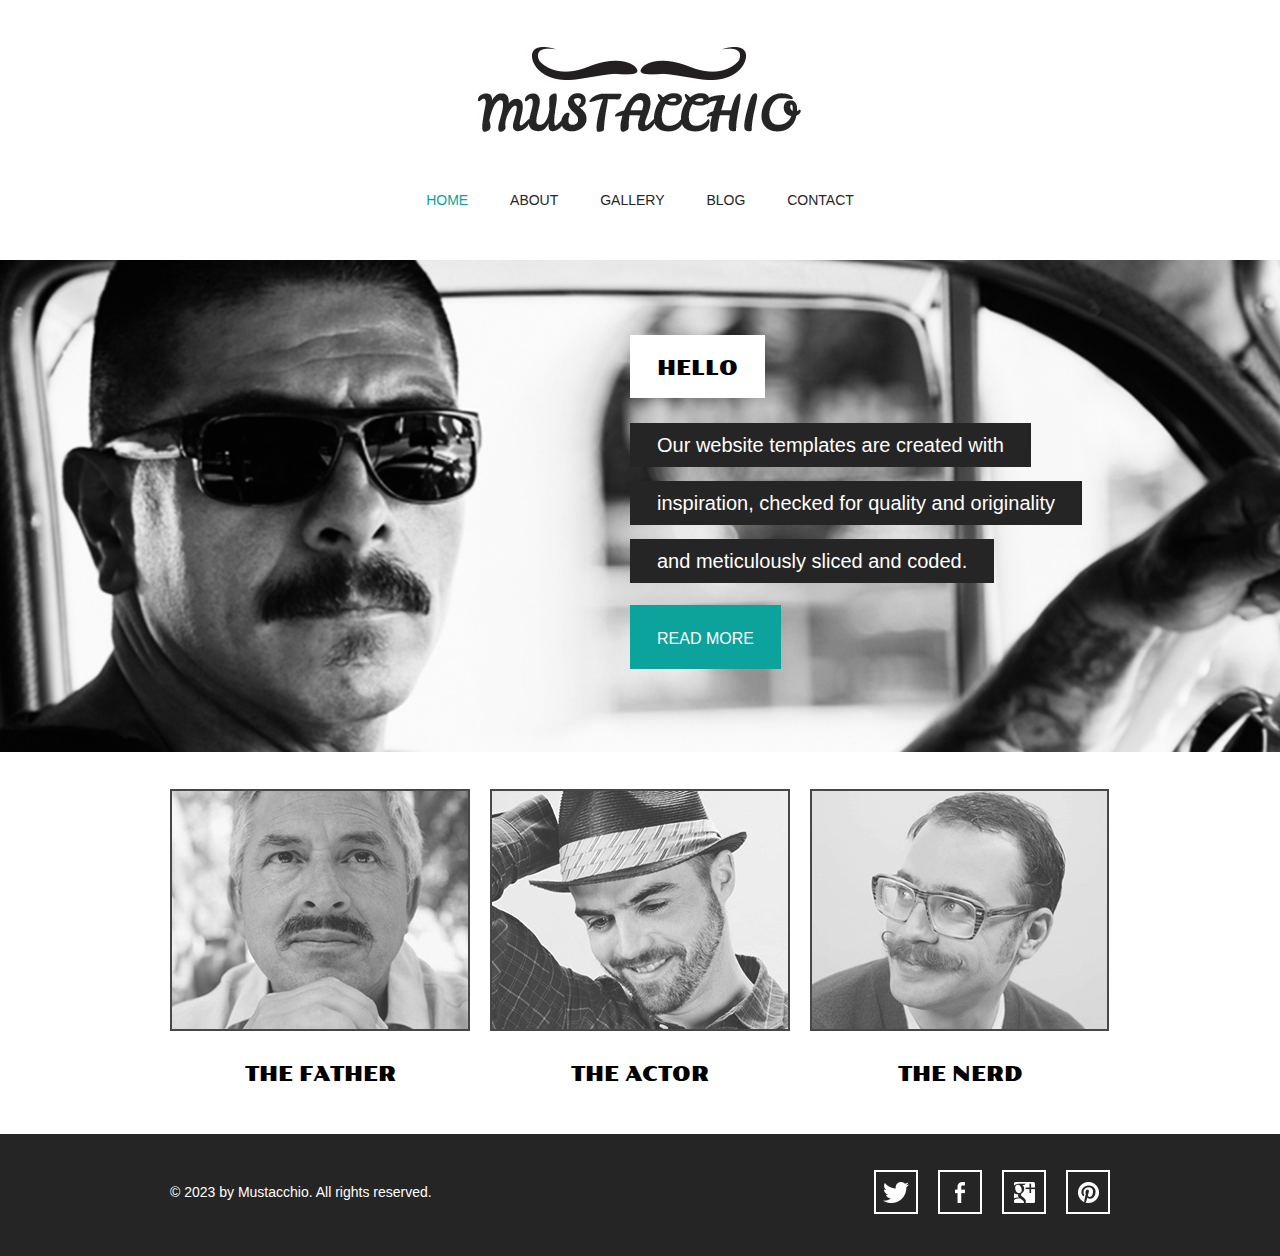
==== index.html @ c6ceb3f0 "1st commit" ====
<!doctype html>
<!-- Website Template by freewebsitetemplates.com -->
<html>
<head>
	<meta charset="UTF-8">
	<meta name="viewport" content="width=device-width, initial-scale=1.0">
	<title>Mustache Enthusiast</title>
	<link rel="stylesheet" type="text/css" href="css/style.css">
	<link rel="stylesheet" type="text/css" href="css/mobile.css" media="screen and (max-width : 568px)">
	<script type="text/javascript" src="js/mobile.js"></script>
</head>
<body>
	<div id="header">
		<a href="index.html" class="logo">
			<img src="images/logo.jpg" alt="">
		</a>
		<ul id="navigation">
			<li class="selected">
				<a href="index.html">home</a>
			</li>
			<li>
				<a href="about.html">about</a>
			</li>
			<li>
				<a href="gallery.html">gallery</a>
			</li>
			<li>
				<a href="blog.html">blog</a>
			</li>
			<li>
				<a href="contact.html">contact</a>
			</li>
		</ul>
	</div>
	<div id="body">
		<div id="featured">
			<img src="images/the-beacon.jpg" alt="">
			<div>
				<h2>Hello</h2>
				<span>Our website templates are created with</span>
				<span>inspiration, checked for quality and originality</span>
				<span>and meticulously sliced and coded.</span>
				<a href="blog-single-post.html" class="more">read more</a>
			</div>
		</div>
		<ul>
			<li>
				<a href="gallery.html">
					<img src="images/the-father.jpg" alt="">
					<span>the father</span>
				</a>
			</li>
			<li>
				<a href="gallery.html">
					<img src="images/the-actor.jpg" alt="">
					<span>the actor</span>
				</a>
			</li>
			<li>
				<a href="gallery.html">
					<img src="images/the-nerd.jpg" alt="">
					<span>the nerd</span>
				</a>
			</li>
		</ul>
	</div>
	<div id="footer">
		<div>
			<p>&copy; 2023 by Mustacchio. All rights reserved.</p>
			<ul>
				<li>
					<a href="http://freewebsitetemplates.com/go/twitter/" id="twitter">twitter</a>
				</li>
				<li>
					<a href="http://freewebsitetemplates.com/go/facebook/" id="facebook">facebook</a>
				</li>
				<li>
					<a href="http://freewebsitetemplates.com/go/googleplus/" id="googleplus">googleplus</a>
				</li>
				<li>
					<a href="http://pinterest.com/fwtemplates/" id="pinterest">pinterest</a>
				</li>
			</ul>
		</div>
	</div>
</body>
</html>
---- css/style.css ----
/* Website Template by freewebsitetemplates.com */
@font-face {
	font-family: 'poller_oneregular';
	src: url('../fonts/pollerone/pollerone-webfont.eot');
	src: url('../fonts/pollerone/pollerone-webfont.eot?#iefix') format('embedded-opentype'),
		 url('../fonts/pollerone/pollerone-webfont.woff') format('woff'),
		 url('../fonts/pollerone/pollerone-webfont.ttf') format('truetype'),
		 url('../fonts/pollerone/pollerone-webfont.svg#poller_oneregular') format('svg');
}
@font-face {
	font-family: 'leckerli_oneregular';
	src: url('../fonts/leckerlione/leckerlione-regular-webfont.eot');
	src: url('../fonts/leckerlione/leckerlione-regular-webfont.eot?#iefix') format('embedded-opentype'),
		 url('../fonts/leckerlione/leckerlione-regular-webfont.woff') format('woff'),
		 url('../fonts/leckerlione/leckerlione-regular-webfont.ttf') format('truetype'),
		 url('../fonts/leckerlione/leckerlione-regular-webfont.svg#leckerli_oneregular') format('svg');
}

body {
	background: #fff;
	font-family: Arial, Helvetica, sans-serif;
	font-size: 14px;
	font-weight: normal;
	line-height: 1;
	margin: 0;
	min-width: 960px;
	padding: 0;
}
p {
	color: #252525;
	line-height: 24px;
	margin: 0;
	padding: 0;
}
p a {
	color: #252525;
	text-decoration: underline;
}
p a:hover {
	color: #898989;
}
#header {
	margin: 0 auto;
	padding: 44px 0 50px;
	text-align: center;
	width: 960px;
}
#header a.logo {
	display: block;
	margin: 0 auto;
	padding: 0;
	width: 340px;
}
#header a.logo img {
	border: 0;
	display: block;
	margin: 0;
	padding: 0;
}
#header ul {
	margin: 0;
	padding: 56px 0 0;
}
#header ul li {
	display: inline;
	list-style: none;
	margin: 0;
	padding: 0 19px;
}
#header ul li a {
	color: #252525;
	display: inline-block;
	font-family: "Arial Black", Gadget, sans-serif;
	font-size: 14px;
	font-weight: normal;
	margin: 0;
	padding: 0 0 3px;
	text-decoration: none;
	text-transform: uppercase;
}
#header ul li a:hover, #header ul li.selected a {
	color: #0ba39c;
}
#body {
	margin: 0;
	padding: 0 0 30px;
	text-align: center;
}
#body h1 {
	color: #fff;
	display: inline;
	font-family: poller_oneregular;
	font-size: 35px;
	font-weight: normal;
	margin: 0;
	padding: 0;
	text-transform: uppercase;
}
#body h1 span {
	background: #252525;
	display: inline-block;
	padding: 15px 28px 12px;
}
#body > div {
	margin: 0 auto;
	padding: 0;
	width: 960px;
}
#body > div img {
	border: 2px solid #292929;
	margin: 24px 0 0;
	padding: 0;
}
#body > div .article {
	margin: 0 auto;
	padding: 30px 30px 0;
	width: 560px;
}
#body > div .article h2 {
	font-family: "Arial Black", Gadget, sans-serif;
	font-size: 25px;
	font-weight: normal;
	margin: 0 0 30px;
}
#body > div .article h3 {
	color: #252525;
	line-height: 24px;
	margin: 0;
	padding: 0;
}
#body > div .article h4 {
	background: #252525;
	color: #fff;
	display: inline-block;
	font-family: "Arial Black", Gadget, sans-serif;
	font-size: 25px;
	font-weight: normal;
	margin: 0 0 30px;
	padding: 8px 27px 10px;
}
#body > div .article p {
	margin: 0 0 30px;
}
#body div ul {
	margin: 0;
	padding: 24px 10px 0;
	width: 940px;
}
#body div ul li {
	border: 2px solid #1a1a1a;
	display: block;
	list-style: none;
	margin: 0 0 13px;
	overflow: hidden;
	padding: 0;
}
#body div ul li .figure {
	border-right: 2px solid #1a1a1a;
	float: left;
	margin: 0;
	padding: 0;
	width: 376px;
}
#body div ul li img {
	border: 0;
	display: block;
	margin: 0;
	padding: 0;
	opacity: 0.8;
	transition: 0.5s ease-in-out;
}
#body div ul li .figure:hover img {
	opacity: 1;
}
#body div ul li div {
	float: left;
	margin: 0;
	padding: 63px 0 20px;
	width: 558px;
}
#body div ul li div h3 {
	color: #252525;
	font-family: "Arial Black", Gadget, sans-serif;
	font-size: 25px;
	font-weight: normal;
	margin: 0;
	padding: 0;
	text-transform: uppercase;
}
#body div ul li div p {
	padding: 30px 30px 18px;
}
#body div ul li div a.more {
	background: #000;
	color: #fff;
	display: inline-block;
	font-family: "Arial Black", Gadget, sans-serif;
	font-size: 18px;
	font-weight: normal;
	margin: 0;
	padding: 8px 28px;
	text-decoration: none;
	text-transform: uppercase;
}
#body div ul li div a.more:hover {
	color: #252525;
	background: #fff;
	border: 2px solid #252525;
}
#body #featured {
	margin: 0 0 13px;
	padding: 0;
	position: relative;
	width: 100%;
}
#body #featured img {
	border: 0;
	display: block;
	margin: 0;
	padding: 0;
	width: 100%;
}
#body #featured div {
	left: 50%;
	margin-left: -480px;
	margin-top: -171px;
	padding: 0 0 0 470px;
	position: absolute;
	top: 50%;
	text-align: left;
	width: 490px;
}
#body #featured div h2 {
	background: #fff;
	color: #000;
	display: inline-block;
	font-family: poller_oneregular;
	font-size: 20px;
	font-weight: normal;
	margin: 0 0 18px;
	padding: 23px 27px 20px;
	text-transform: uppercase;
}
#body #featured div span {
	background: #252525;
	color: #fff;
	display: inline-block;
	font-size: 20px;
	margin: 7px 0;
	padding: 12px 27px;
}
#body #featured div a {
	background: #0ba39c;
	color: #fff;
	display: inline-block;
	font-size: 16px;
	margin: 15px 0 0;
	padding: 26px 27px 22px;
	text-align: center;
	text-decoration: none;
	text-transform: uppercase;
}
#body #featured div a:hover {
	background: #1fc3bc;
}
#body > ul {
	margin: 0 auto;
	overflow: hidden;
	padding: 24px 0 0;
	width: 960px;
}
#body > ul li {
	display: block;
	float: left;
	margin: 0 10px 20px;
	padding: 0;
	width: 300px;
}
#body > ul li a {
	color: #000;
	display: block;
	font-family: poller_oneregular;
	font-size: 20px;
	font-weight: normal;
	margin: 0;
	padding: 0;
	text-align: center;
	text-decoration: none;
	text-transform: uppercase;
}
#body > ul li a img {
	border: 2px solid #1a1a1a;
	display: block;
	margin: 0;
	padding: 0;
	opacity: .8;
	transition: 0.5s ease-in-out;
}
#body > ul li a:hover img {
	opacity: 1;
}
#body > ul li a span {
	display: block;
	margin: 0;
	padding: 33px 0 0;
}
#body form {
	margin: 0 auto;
	padding: 24px 0 0;
	width: 620px;
}
#body form input, #body form textarea {
	border: 2px solid #252525;
	color: #252525;
	font-family: Arial, Helvetica, sans-serif;
	font-size: 15px;
	font-weight: normal;
	margin: 0 0 37px;
	padding: 20px 10px;
	text-align: center;
	text-transform: uppercase;
	width: 596px;
}
#body form textarea {
	height: 175px;
	overflow: auto;
	resize: none;
}
#body form #send {
	background: #252525;
	color: #fff;
	font-family: "Arial Black", Gadget, sans-serif;
	font-size: 15px;
	font-weight: normal;
	display: inline-block;
	padding: 20px 28px;
	width: auto;
}
#body form #send:hover {
	background: #fff;
	color: #252525;
	cursor: pointer;
}
#footer {
	background: #252525;
	margin: 0;
	padding: 36px 0 42px;
}
#footer div {
	margin: 0 auto;
	overflow: hidden;
	padding: 0;
	width: 960px;
}
#footer div p {
	color: #fff;
	float: left;
	line-height: 44px;
	margin: 0 0 0 10px;
	padding: 0;
}
#footer div ul {
	display: block;
	float: right;
	margin: 0;
	overflow: hidden;
	padding: 0;
	width: 256px;
}
#footer div ul li {
	display: block;
	float: left;
	list-style: none;
	margin: 0 10px;
	padding: 0;
	width: 44px;
}
#footer div ul li a {
	background: url(../images/icons.jpg) no-repeat 0 0;
	display: block;
	height: 44px;
	margin: 0;
	padding: 0;
	text-indent: -99999px;
	width: 44px;
}
#footer div ul li #twitter {
	background-position: 0 0;
}
#footer div ul li #twitter:hover {
	background-position: -44px 0;
}
#footer div ul li #facebook {
	background-position: 0 -44px;
}
#footer div ul li #facebook:hover {
	background-position: -44px -44px;
}
#footer div ul li #googleplus {
	background-position: 0 -88px;
}
#footer div ul li #googleplus:hover {
	background-position: -44px -88px;
}
#footer div ul li #pinterest {
	background-position: 0 -132px;
}
#footer div ul li #pinterest:hover {
	background-position: -44px -132px;
}
---- css/mobile.css ----
/* Website Template by freewebsitetemplates.com */
body {
	min-width: 0;
}
#header {
	padding: 20px 0;
	position: relative;
	width: 100%;
}
#header a.logo {
	width: 80%;
}
#header a.logo img {
	width: 100%;
}
#mobile-navigation {
	background: url(../images/mobile-menu.png) no-repeat 0 0;
	display: block;
	height: 50px;
	margin: 30px auto 0;
	padding: 0;
	width: 50px;
}
#header ul {
	border: 1px solid #fff;
	display: none;
	left: 50%;
	margin-left: -45%;
	padding: 0;
	position: absolute;
	width: 90%;
	z-index: 1001;
}
#header ul li {
	border-top: 1px solid #fff;
	display: block;
	margin: 0;
	padding: 0;
	position: relative;
}
#header > ul > li:first-child {
	border: 0;
}
#header ul li a {
	background: rgba(11, 163, 156, 0.9);
	color: #fff;
	display: block;
	font-family: Arial, Helvetica, sans-serif;
	font-size: 16px;
	font-weight: normal;
	height: 49px;
	line-height: 49px;
	padding: 0 15px;
	text-align: left;
}
#header ul li a:hover, #header ul li.selected a {
	background: rgba(0, 0, 0, 0.9);
	color: #fff;
}
#header ul ul {
	display: none;
	border: 0;
	height: auto;
	left: 0;
	margin: 0;
	position: relative;
	width: 100%;
}
#header ul ul li a {
	text-indent: 15px;
}
#header ul li span {
	background: rgba(11, 163, 156, 0.9) url(../images/mobile-expand.png) no-repeat 0 0;
	border-left: 1px solid #fff;
	display: block;
	height: 49px;
	position: absolute;
	right: 0;
	top: 0;
	width: 50px;
}
#body {
	width: 100%;
}
#body h1 {
	display: block;
	font-size: 20px;
	margin: 0 auto;
	width: 90%;
}
#body h1 span {
	display: block;
	padding: 3%;
	width: 94%;
}
#body > div {
	padding: 0 5%;
	width: 90%;
}
#body > div img {
	margin: 24px 0 30px;
	width: 98%
}
#body > div .article {
	padding: 0;
	width: 100%;
}
#body > div .article h2, #body > div .article h4 {
	font-size: 18px;
	font-weight: bold;
}
#body #featured {
	overflow: hidden;
	margin: 0 0 20px
}
#body #featured img {
	min-width: 960px;
}
#body #featured div {
	left: 0;
	margin: 0;
	padding: 0 2%;
	position: absolute;
	top: 0;
	text-align: left;
	width: 96%;
}
#body #featured div h2 {
	font-size: 14px;
	font-weight: normal;
	margin: 50px 0 10px;
	padding: 8px 5px;
}
#body #featured div span {
	display: block;
	font-size: 14px;
	margin: 10px 0;
	padding: 10px;
}
#body #featured div a {
	font-size: 14px;
	margin: 5px 0 0;
	padding: 10px;
}
#body > ul {
	overflow: visible;
	padding: 0 5%;
	width: 90%;
}
#body ul.gallery {
	padding: 5% 0;
	overflow: hidden;
	width: 100%;
}
#body > ul li {
	float: none;
	margin: 0;
	width: 100%;
}
#body ul.gallery li {
	float: left;
	margin: 0 0 5% 5%;
	width: 42%;
}
#body > ul li a img {
	width: 98%;
}
#body > ul li a span {
	padding: 15px 0;
}
#body div ul {
	margin: 0;
	padding: 20px 0 0;
	width: 100%;
}
#body div ul li {
	overflow: visible;
	padding: 0 0 20px;
	width: 99%;
}
#body div ul li .figure {
	border: 0;
	display: block;
	float: none;
	margin: 0 0 20px;
	width: 100%;
}
#body div ul li .figure img {
	width: 100%;
}
#body div ul li div {
	float: none;
	padding: 0;
	width: 100%;
}
#body div ul li div a.more:hover {
	height: 14px;
	line-height: 14px;
}
#body form {
	width: 100%;
}
#body form input, #body form textarea {
	margin: 0 0 20px;
	padding: 10px;
	width: 84%;
}
#body form #send {
	padding: 10px;
}
#footer {
	padding: 10px 0 25px;
}
#footer div {
	overflow: visible;
	width: 100%;
}
#footer div p {
	float: none;
	margin: 0;
	text-align: center;
}
#footer div ul {
	float: none;
	margin: 0 auto;
	width: 256px;
}
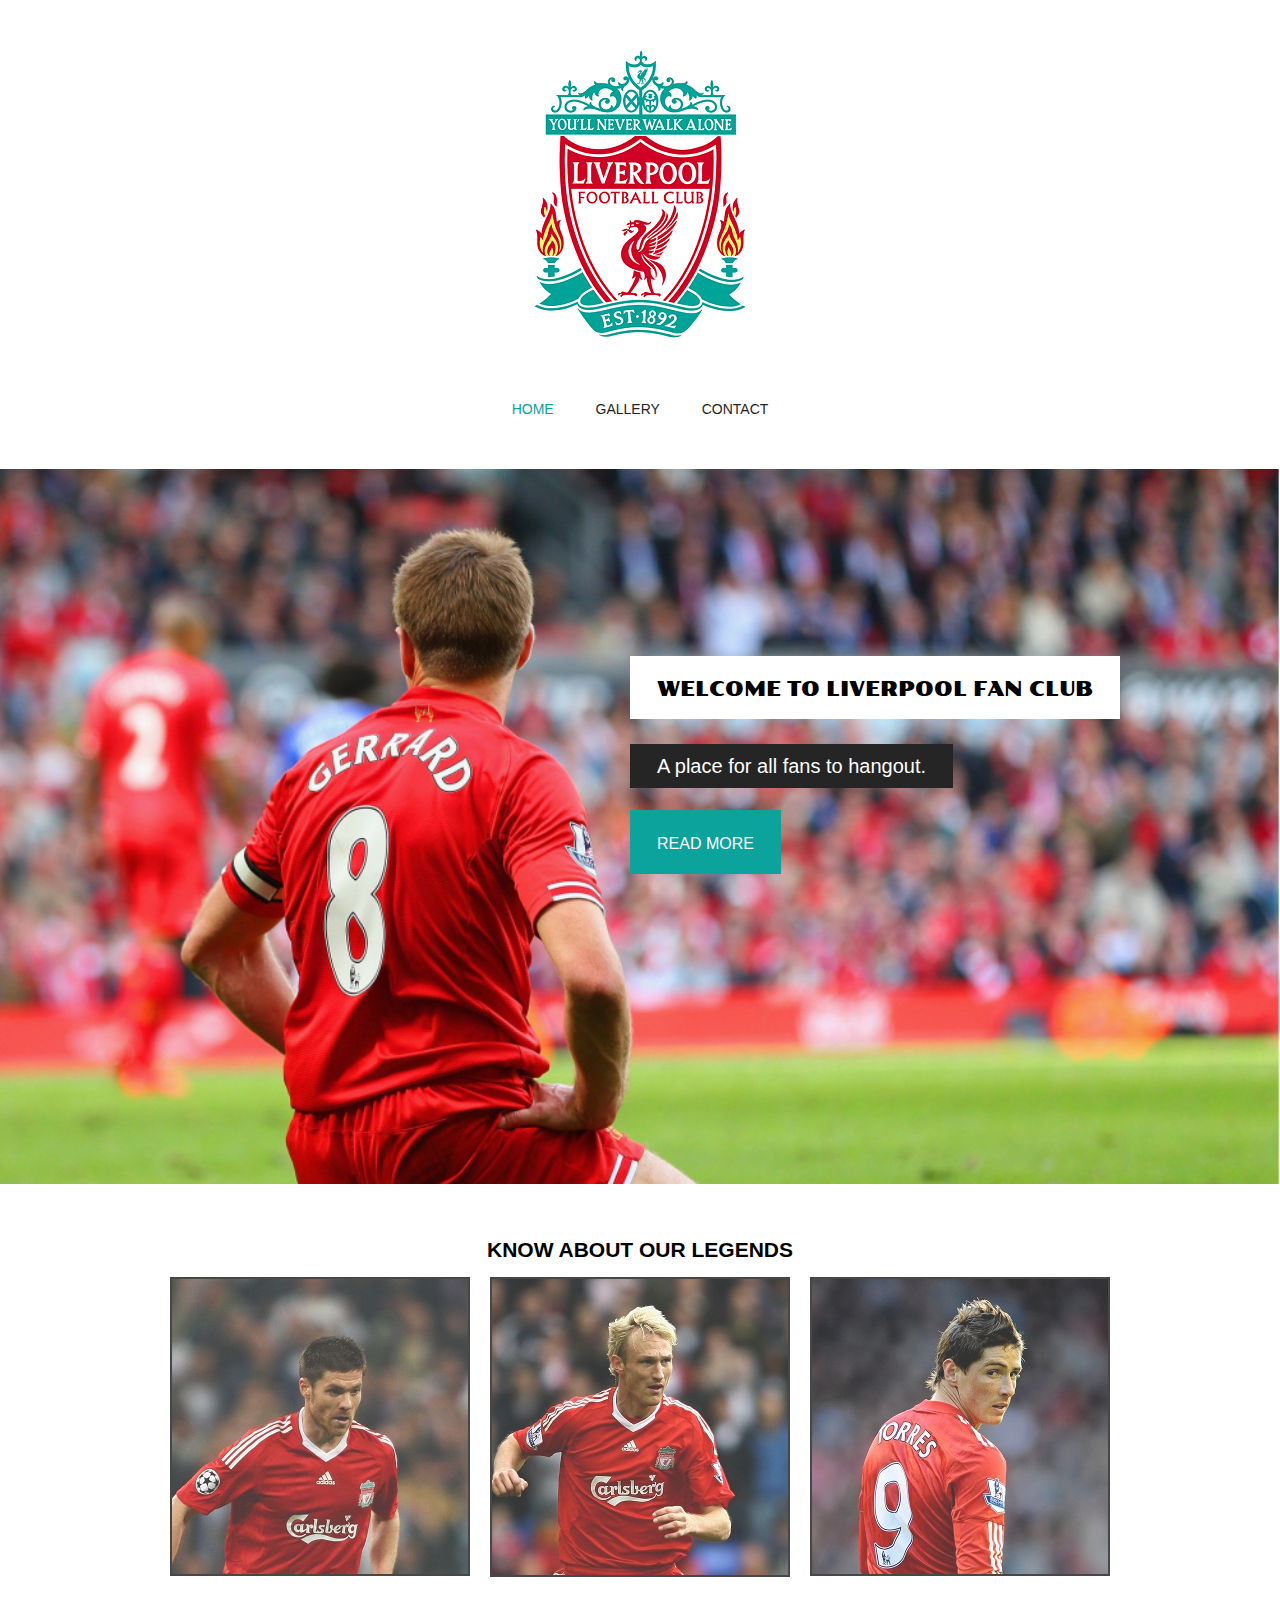
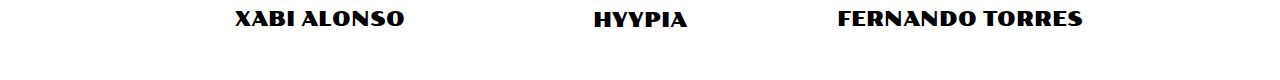
==== commit d71b8352: "Added feature Liverpool" ====
--- a/index.html
+++ b/index.html
@@ -4,7 +4,7 @@
 <head>
 	<meta charset="UTF-8">
 	<meta name="viewport" content="width=device-width, initial-scale=1.0">
-	<title>Mustache Enthusiast</title>
+	<title>LIVERPOOL FC FAN CLUB</title>
 	<link rel="stylesheet" type="text/css" href="css/style.css">
 	<link rel="stylesheet" type="text/css" href="css/mobile.css" media="screen and (max-width : 568px)">
 	<script type="text/javascript" src="js/mobile.js"></script>
@@ -12,21 +12,21 @@
 <body>
 	<div id="header">
 		<a href="index.html" class="logo">
-			<img src="images/logo.jpg" alt="">
+			<img src="images/liverpool-logo.png" alt="">
 		</a>
 		<ul id="navigation">
 			<li class="selected">
 				<a href="index.html">home</a>
 			</li>
-			<li>
+			<!-- <li>
 				<a href="about.html">about</a>
-			</li>
+			</li> -->
 			<li>
 				<a href="gallery.html">gallery</a>
 			</li>
-			<li>
+			<!-- <li>
 				<a href="blog.html">blog</a>
-			</li>
+			</li> -->
 			<li>
 				<a href="contact.html">contact</a>
 			</li>
@@ -34,37 +34,41 @@
 	</div>
 	<div id="body">
 		<div id="featured">
-			<img src="images/the-beacon.jpg" alt="">
+			<img src="images/Steven_gerrard.jpg" alt="">
 			<div>
-				<h2>Hello</h2>
-				<span>Our website templates are created with</span>
-				<span>inspiration, checked for quality and originality</span>
-				<span>and meticulously sliced and coded.</span>
-				<a href="blog-single-post.html" class="more">read more</a>
+				<h2>Welcome to liverpool fan club</h2>
+				<span>A place for all fans to hangout.</span>
+				<!-- <span>inspiration, checked for quality and originality</span>
+				<span>and meticulously sliced and coded.</span> -->
+				<br>
+				<a href="https://www.liverpoolfc.com/fans/official-lfc-supporters-clubs" class="more">read more</a>
+				
 			</div>
 		</div>
 		<ul>
+			<h2><span>KNOW ABOUT OUR LEGENDS</span></h2>
 			<li>
-				<a href="gallery.html">
-					<img src="images/the-father.jpg" alt="">
-					<span>the father</span>
+				
+				<a href="https://en.wikipedia.org/wiki/Xabi_Alonso">
+					<img src="images/alonso.jpg" alt="">
+					<span>xabi alonso</span>
 				</a>
 			</li>
 			<li>
-				<a href="gallery.html">
-					<img src="images/the-actor.jpg" alt="">
-					<span>the actor</span>
+				<a href="https://en.wikipedia.org/wiki/Sami_Hyypi%C3%A4">
+					<img src="images/hhh.jpg" alt="">
+					<span>hyypia</span>
 				</a>
 			</li>
 			<li>
-				<a href="gallery.html">
-					<img src="images/the-nerd.jpg" alt="">
-					<span>the nerd</span>
+				<a href="https://en.wikipedia.org/wiki/Fernando_Torres">
+					<img src="images/torres.jpg" alt="">
+					<span>fernando torres</span>
 				</a>
 			</li>
 		</ul>
 	</div>
-	<div id="footer">
+	<!-- <div id="footer">
 		<div>
 			<p>&copy; 2023 by Mustacchio. All rights reserved.</p>
 			<ul>
@@ -82,6 +86,6 @@
 				</li>
 			</ul>
 		</div>
-	</div>
+	</div> -->
 </body>
 </html>
--- a/css/style.css
+++ b/css/style.css
@@ -46,16 +46,19 @@
 	width: 960px;
 }
 #header a.logo {
-	display: block;
-	margin: 0 auto;
+	/* display: flex; */
+	margin: 0 ;
 	padding: 0;
 	width: 340px;
+	/* border: 1px solid black; */
+	background-size: cover;
 }
 #header a.logo img {
 	border: 0;
-	display: block;
-	margin: 0;
-	padding: 0;
+	/* display: flex; */
+	margin: 0;
+	padding: 0;
+	/* border: 1px solid black; */
 }
 #header ul {
 	margin: 0;
